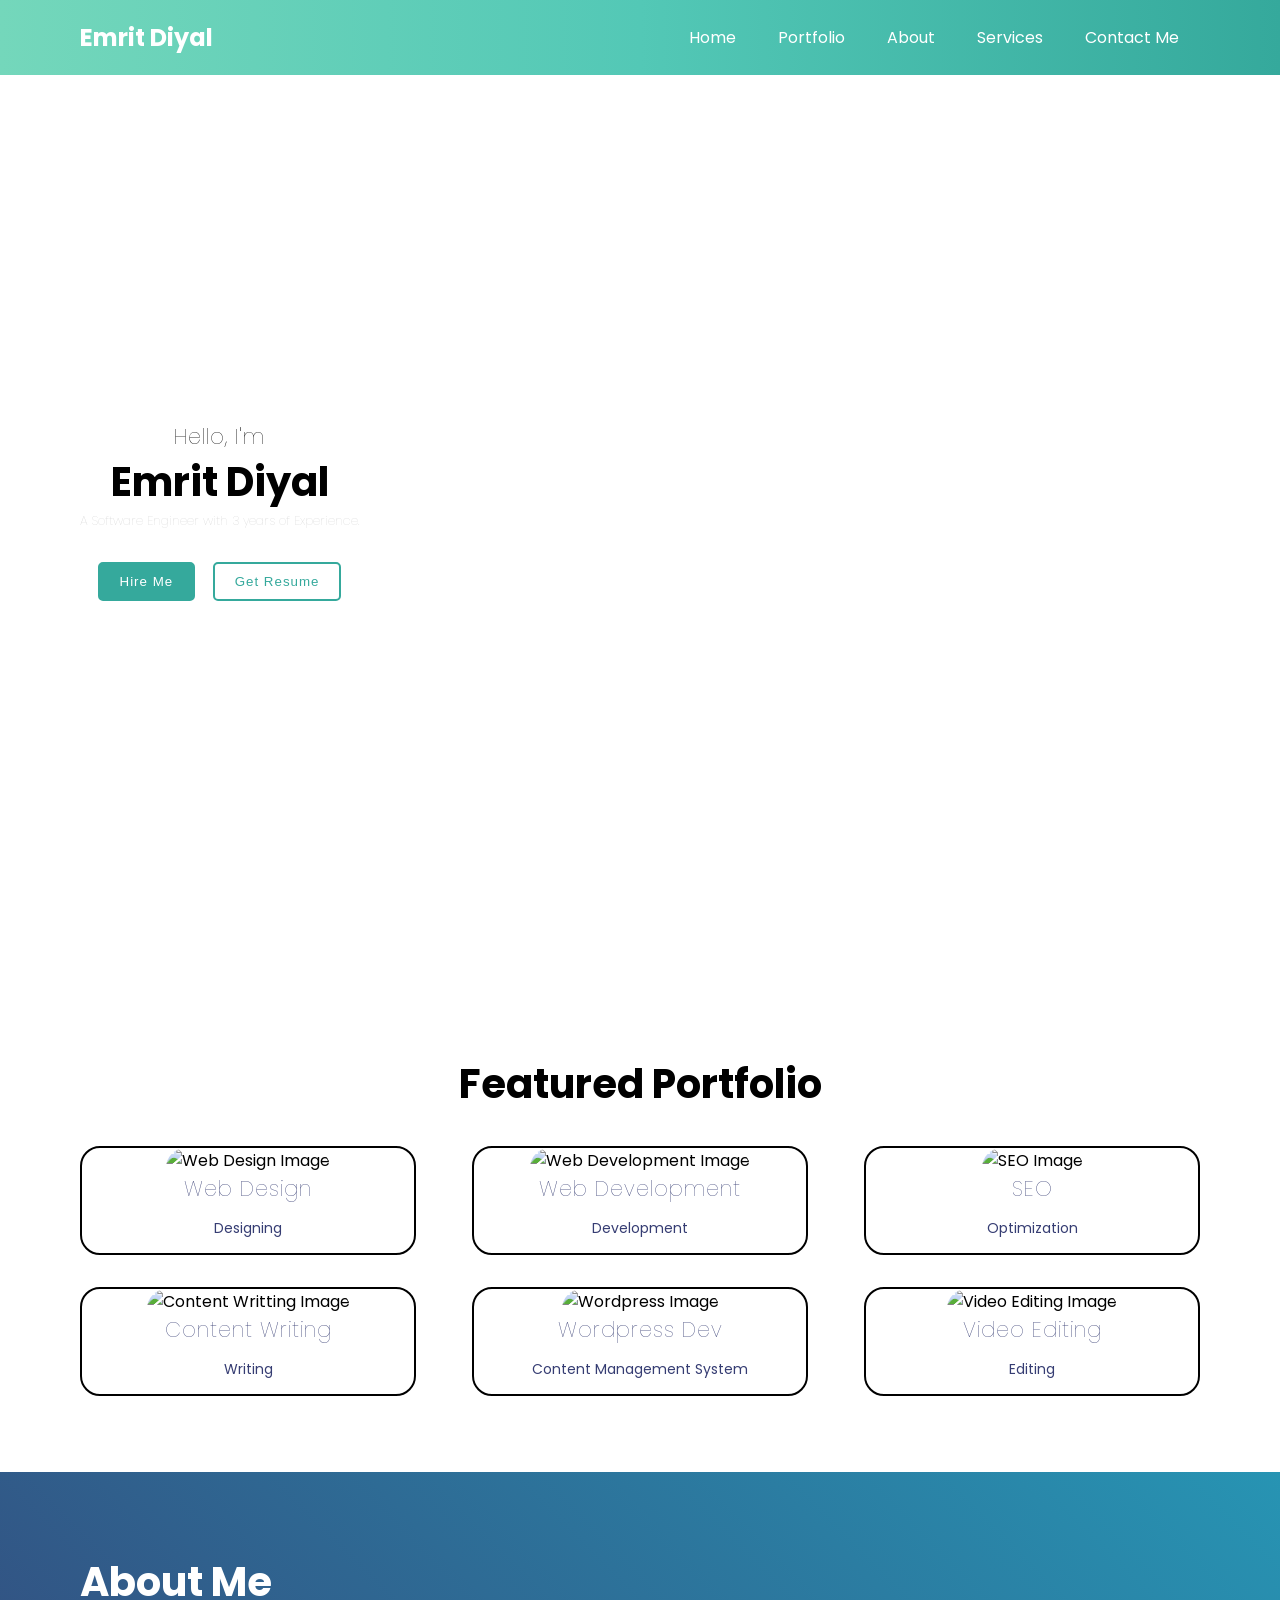
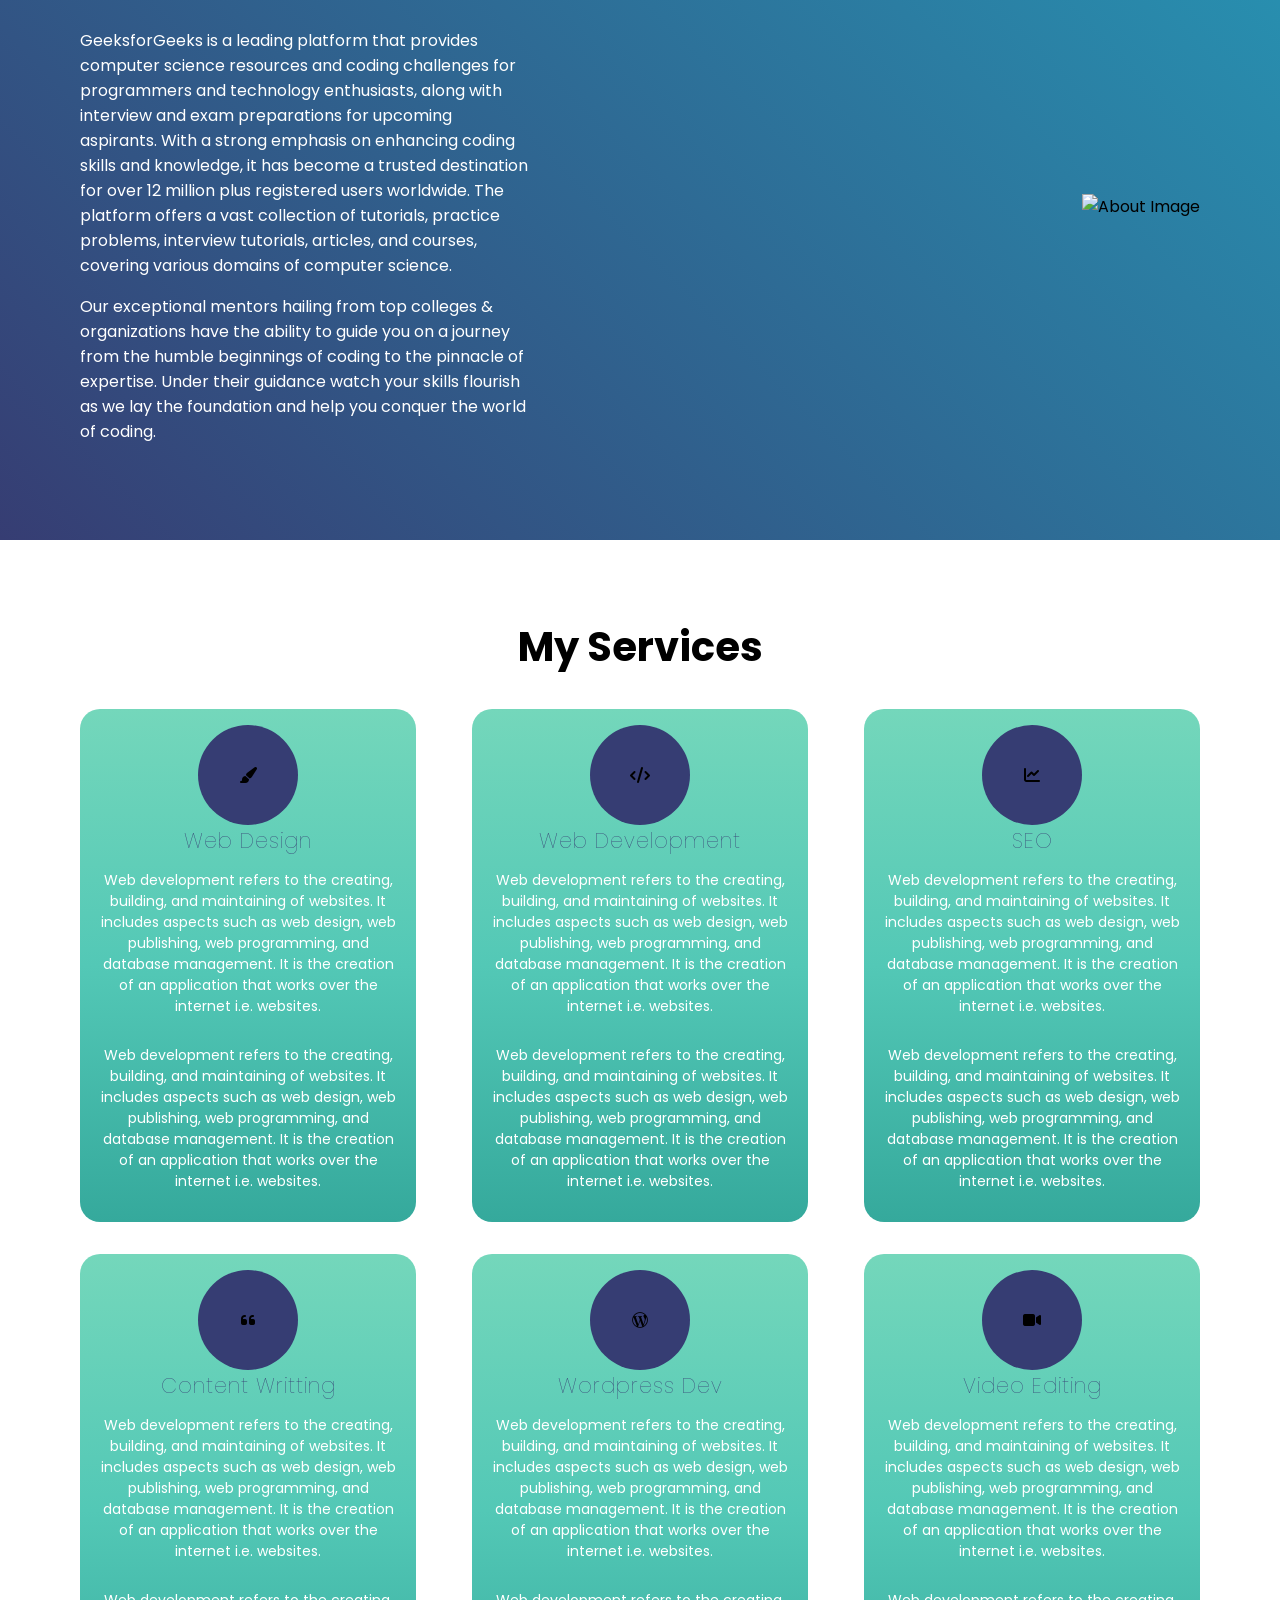
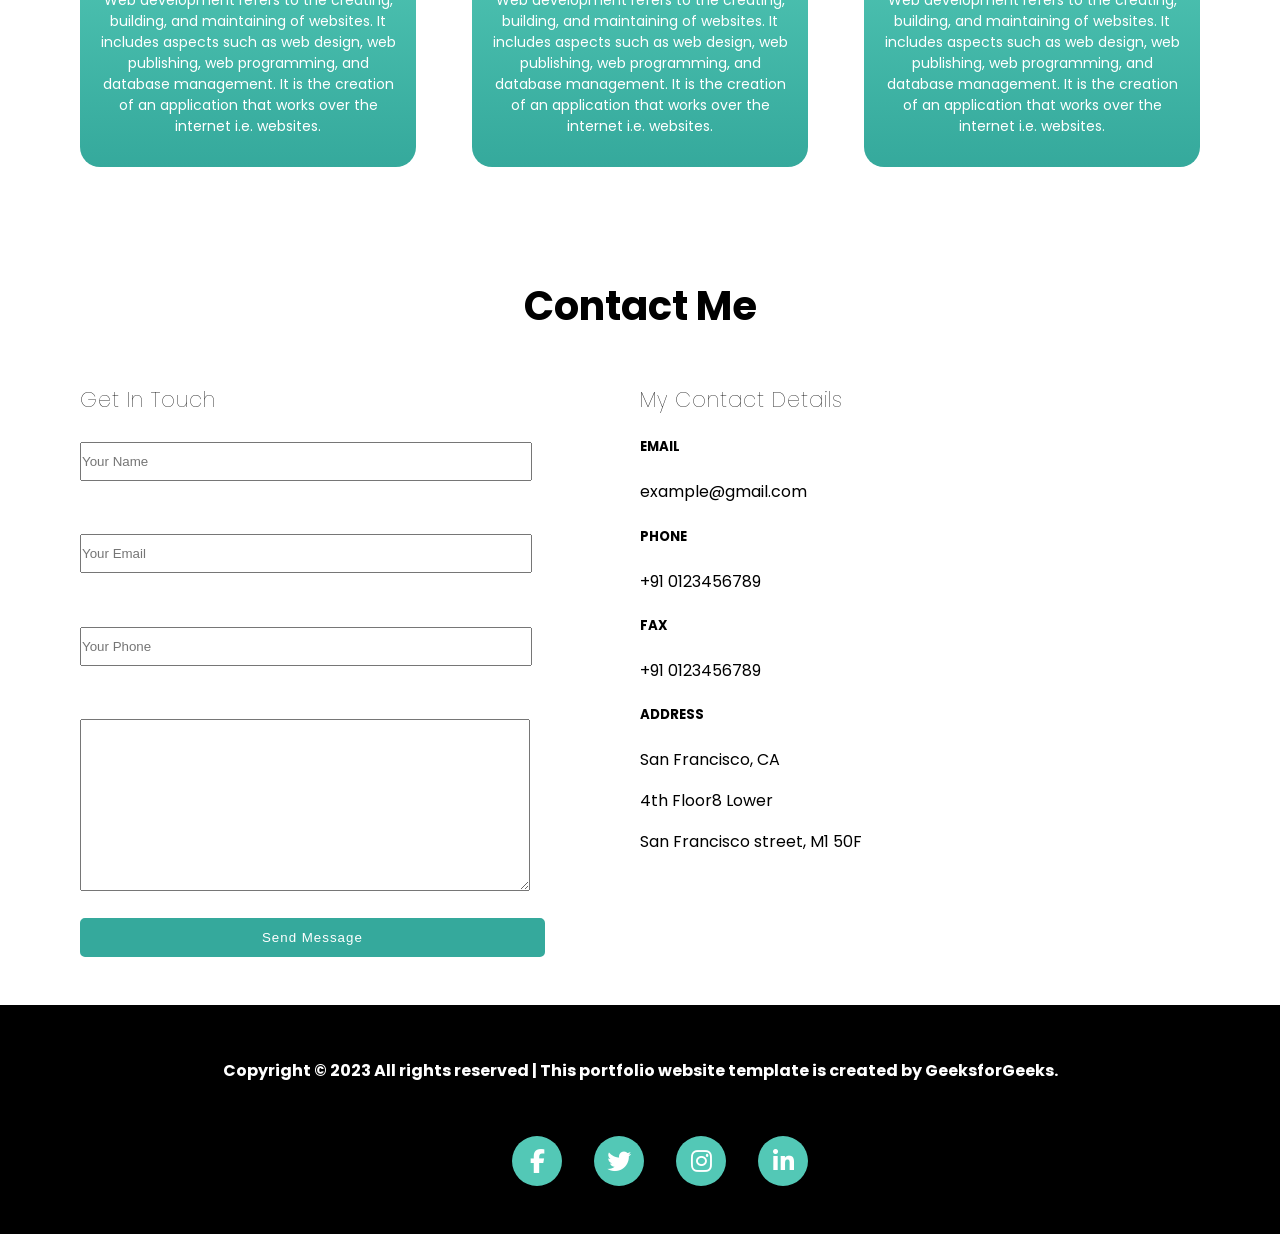
==== index.html @ 61e9d4d7 "Add files via upload" ====
<!DOCTYPE html>
<html lang="en">

<head>
    <meta charset="UTF-8">
    <meta name="viewport" content="width=device-width, initial-scale=1.0">
    <title>My Portfolio</title>
    <link rel="stylesheet" href="https://cdnjs.cloudflare.com/ajax/libs/font-awesome/6.4.2/css/all.min.css"
        integrity="sha512-z3gLpd7yknf1YoNbCzqRKc4qyor8gaKU1qmn+CShxbuBusANI9QpRohGBreCFkKxLhei6S9CQXFEbbKuqLg0DA=="
        crossorigin="anonymous" referrerpolicy="no-referrer" />
    <link rel="stylesheet" href="style.css">
    <link rel="stylesheet" href="responsive.css">
</head>

<body>
    <!-- Navbar header section -->
    <header class="header">
        <nav class="navbar">
            <div class="logo">
                <h2 class="logo-heading">Emrit Diyal</h2>
            </div>
            <div class="hamburger" id="hamburger">
                <i class="fas fa-bars hamburger-icon"></i>
                <i class="fas fa-times cross-icon"></i>
            </div>
            <div class="menu">
                <ul class="menu-list">
                    <li class="menu-list-items">
                        <a class="links" href="#home">
                            Home</a>
                    </li>
                    <li class="menu-list-items">
                        <a class="links" href="#portfolio">
                            Portfolio</a>
                    </li>
                    <li class="menu-list-items">
                        <a class="links" href="#about">
                            About </a>
                    </li>
                    <li class="menu-list-items">
                        <a class="links" href="#services">
                            Services </a>
                    </li>
                    <li class="menu-list-items">
                        <a class="links" href="#contact"> Contact Me
                        </a>
                    </li>
                </ul>
            </div>
        </nav>
    </header>
    <!-- Main hero banner -->
    <section id="home" class="hero">
        <div class="intro">
            <div class="headings">
                <h3 class="greet-heading">Hello, I'm</h3>
                <h1 class="my-heading">Emrit Diyal</h1>
                <h4 class="sub-heading">
                    A Software Engineer with 3 years of Experience.
                </h4>
            </div>
            <div class="intro-buttons">
                <button class="btn common-btn">Hire Me</button>
                <button class="btn ghost-btn">Get Resume</button>
            </div>
        </div>
    </section>
    <!-- Portfolio Section -->
    <section class="portfolio" id="portfolio">
        <div class="portfolio-heading">
            <h1 class="my-heading text-center">Featured Portfolio</h1>
        </div>
        <div class="portfolio-content">
            <div class="my-row">
                <div class="my-col">
                    <div class="my-card port-card">
                        <div class="image">
                            <img src="./Images/designImage2.avif" alt="Web Design Image">
                        </div>
                        <h3 class="greet-heading blue-text">Web Design</h3>
                        <p class="small-para blue-text">Designing</p>
                    </div>
                </div>
                <div class="my-col">
                    <div class="my-card port-card">
                        <div class="image">
                            <img src="./Images/webDevelopment2.avif" alt="Web Development Image">
                        </div>
                        <h3 class="greet-heading blue-text">
                            Web Development
                        </h3>
                        <p class="small-para blue-text">Development</p>
                    </div>
                </div>
                <div class="my-col">
                    <div class="my-card port-card">
                        <div class="image">
                            <img src="./Images/SEOImage2.avif" alt="SEO Image">
                        </div>
                        <h3 class="greet-heading blue-text">SEO</h3>
                        <p class="small-para blue-text">Optimization</p>
                    </div>
                </div>
            </div>
            <div class="my-row">
                <div class="my-col">
                    <div class="my-card port-card">
                        <div class="image">
                            <img src="./Images/contentImage2.avif" alt="Content Writting Image">
                        </div>
                        <h3 class="greet-heading blue-text">
                            Content Writing
                        </h3>
                        <p class="small-para blue-text">Writing</p>
                    </div>
                </div>
                <div class="my-col">
                    <div class="my-card port-card">
                        <div class="image">
                            <img src="./Images/wordpressImage2.avif" alt="Wordpress Image">
                        </div>
                        <h3 class="greet-heading blue-text">
                            Wordpress Dev
                        </h3>
                        <p class="small-para blue-text">
                            Content Management System
                        </p>
                    </div>
                </div>
                <div class="my-col">
                    <div class="my-card port-card">
                        <div class="image">
                            <img src="./Images/videoEditing2.avif" alt="Video Editing Image">
                        </div>
                        <h3 class="greet-heading blue-text">
                            Video Editing
                        </h3>
                        <p class="small-para blue-text">Editing</p>
                    </div>
                </div>
            </div>
        </div>
    </section>
    <!-- About Section -->
    <section id="about" class="about">
        <div class="about-text">
            <h1 class="my-heading">About Me</h1>
            <p class="lead-para">
                GeeksforGeeks is a leading platform
                that provides computer science
                resources and coding challenges for
                programmers and technology
                enthusiasts, along with interview
                and exam preparations for upcoming
                aspirants. With a strong emphasis on
                enhancing coding skills and knowledge,
                it has become a trusted destination
                for over 12 million plus registered
                users worldwide. The platform offers
                a vast collection of tutorials, practice
                problems, interview tutorials, articles,
                and courses, covering various domains
                of computer science.
            </p>
            <p>
                Our exceptional mentors hailing from top
                colleges & organizations have the
                ability to guide you on a journey from
                the humble beginnings of coding to
                the pinnacle of expertise. Under their
                guidance watch your skills flourish
                as we lay the foundation and help you
                conquer the world of coding.
            </p>
        </div>
        <div class="about-image">
            <img src="./Images/heroImg2.avif" alt="About Image">
        </div>
    </section>
    <!-- Services Section -->
    <section class="services" id="services">
        <div class="services-heading">
            <h1 class="my-heading text-center">My Services</h1>
        </div>
        <div class="services-content">
            <div class="my-row">
                <div class="my-col">
                    <div class="my-card">
                        <div class="icon">
                            <i class="fas fa-paint-brush"></i>
                        </div>
                        <h3 class="greet-heading blue-text">Web Design</h3>
                        <p class="small-para">
                            Web development refers to the creating,
                            building, and maintaining
                            of websites. It includes aspects such as
                            web design, web publishing,
                            web programming, and database management.
                            It is the creation of an
                            application that works over the internet
                            i.e. websites.
                        </p>
                        <p class="small-para">
                            Web development refers to the creating,
                            building, and maintaining
                            of websites. It includes aspects such as
                            web design, web publishing,
                            web programming, and database management.
                            It is the creation of an
                            application that works over the internet
                            i.e. websites.
                        </p>
                    </div>
                </div>
                <div class="my-col">
                    <div class="my-card">
                        <div class="icon">
                            <i class="fa-solid fa-code"></i>
                        </div>
                        <h3 class="greet-heading blue-text">
                            Web Development
                        </h3>
                        <p class="small-para">
                            Web development refers to the creating,
                            building, and maintaining
                            of websites. It includes aspects such as
                            web design, web publishing,
                            web programming, and database management.
                            It is the creation of an
                            application that works over the internet
                            i.e. websites.
                        </p>
                        <p class="small-para">
                            Web development refers to the creating,
                            building, and maintaining
                            of websites. It includes aspects such as
                            web design, web publishing,
                            web programming, and database management.
                            It is the creation of an
                            application that works over the internet
                            i.e. websites.
                        </p>
                    </div>
                </div>
                <div class="my-col">
                    <div class="my-card">
                        <div class="icon">
                            <i class="fas fa-chart-line"></i>
                        </div>
                        <h3 class="greet-heading blue-text">SEO</h3>
                        <p class="small-para">
                            Web development refers to the creating,
                            building, and maintaining
                            of websites. It includes aspects such as
                            web design, web publishing,
                            web programming, and database management.
                            It is the creation of an
                            application that works over the internet
                            i.e. websites.
                        </p>
                        <p class="small-para">
                            Web development refers to the creating,
                            building, and maintaining
                            of websites. It includes aspects such as
                            web design, web publishing,
                            web programming, and database management.
                            It is the creation of an
                            application that works over the internet
                            i.e. websites.
                        </p>
                    </div>
                </div>
            </div>
            <div class="my-row">
                <div class="my-col">
                    <div class="my-card">
                        <div class="icon">
                            <i class="fas fa-quote-left"></i>
                        </div>
                        <h3 class="greet-heading blue-text">
                            Content Writting
                        </h3>
                        <p class="small-para">
                            Web development refers to the creating,
                            building, and maintaining of websites.
                            It includes aspects such as web design,
                            web publishing, web programming, and
                            database management. It is the creation
                            of an application that works over the
                            internet i.e. websites.
                        </p>
                        <p class="small-para">
                            Web development refers to the creating,
                            building, and maintaining of websites.
                            It includes aspects such as web design,
                            web publishing, web programming, and
                            database management. It is the creation of an
                            application that works over the internet i.e.
                            websites.
                        </p>
                    </div>
                </div>
                <div class="my-col">
                    <div class="my-card">
                        <div class="icon">
                            <i class="fab fa-wordpress-simple"></i>
                        </div>
                        <h3 class="greet-heading blue-text">
                            Wordpress Dev
                        </h3>
                        <p class="small-para">
                            Web development refers to the creating,
                            building, and maintaining of websites.
                            It includes aspects such as web design,
                            web publishing, web programming, and
                            database management. It is the creation
                            of an application that works over the
                            internet i.e. websites.
                        </p>
                        <p class="small-para">
                            Web development refers to the creating,
                            building, and maintaining
                            of websites. It includes aspects such as
                            web design, web publishing,
                            web programming, and database management.
                            It is the creation of an
                            application that works over the internet
                            i.e. websites.
                        </p>
                    </div>
                </div>
                <div class="my-col">
                    <div class="my-card">
                        <div class="icon">
                            <i class="fas fa-video"></i>
                        </div>
                        <h3 class="greet-heading blue-text">
                            Video Editing
                        </h3>
                        <p class="small-para">
                            Web development refers to the creating,
                            building, and maintaining
                            of websites. It includes aspects such as
                            web design, web publishing,
                            web programming, and database management.
                            It is the creation of an
                            application that works over the internet
                            i.e. websites.
                        </p>
                        <p class="small-para">
                            Web development refers to the creating,
                            building, and maintaining
                            of websites. It includes aspects such as
                            web design, web publishing,
                            web programming, and database management.
                            It is the creation of an
                            application that works over the internet
                            i.e. websites.
                        </p>
                    </div>
                </div>
            </div>
        </div>
    </section>

    <!-- Contact me section -->
    <section class="contact" id="contact">
        <div class="contact-heading">
            <h1 class="my-heading text-center">Contact Me</h1>
        </div>
        <div class="contact-content">
            <div class="contact-form-container">
                <h1 class="greet-heading">Get In Touch</h1>
                <form class="contact-form">
                    <input class="form-controls" type="text" placeholder="Your Name">
                    <input class="form-controls" type="text" placeholder="Your Email">
                    <input class="form-controls" type="text" placeholder="Your Phone">
                    <textarea class="form-controls" placeholder="Write your message" name="message" id="" cols="30"
                        rows="10">
                      </textarea>
                    <input class="form-btn btn common-btn" type="submit" value="Send Message">
                </form>
            </div>
            <div class="contact-details">
                <h1 class="greet-heading">My Contact Details</h1>
                <div class="details">
                    <h5 class="contact-heading">EMAIL</h5>
                    <p class="contact-text">example@gmail.com</p>
                </div>
                <div class="details">
                    <h5 class="contact-heading">PHONE</h5>
                    <p class="contact-text">+91 0123456789</p>
                </div>
                <div class="details">
                    <h5 class="contact-heading">FAX</h5>
                    <p class="contact-text">+91 0123456789</p>
                </div>
                <div class="details">
                    <h5 class="contact-heading">ADDRESS</h5>
                    <p class="contact-text">San Francisco, CA</p>
                    <p>4th Floor8 Lower</p>
                    <p>San Francisco street, M1 50F</p>
                </div>
            </div>
        </div>
    </section>
    <!-- Footer section -->
    <footer class="footer">
        <div class="footer-content text-center">
            <h4>
                Copyright © 2023 All rights reserved |
                This portfolio website template is created
                by GeeksforGeeks.
            </h4>
            <div class="social-links">
                <div class="footer-menu">
                    <ul class="footer-menu-list">
                        <li class="footer-list-items">
                            <a class="footer-links" href="#">
                                <i class="fab fa-facebook-f"></i>
                            </a>
                        </li>
                        <li class="footer-list-items">
                            <a class="footer-links" href="#">
                                <i class="fab fa-twitter"></i>
                            </a>
                        </li>
                        <li class="footer-list-items">
                            <a class="footer-links" href="#">
                                <i class="fab fa-instagram"></i>
                            </a>
                        </li>
                        <li class="footer-list-items">
                            <a class="footer-links" href="#">
                                <i class="fab fa-linkedin-in"></i>
                            </a>
                        </li>
                    </ul>
                </div>
            </div>
        </div>
    </footer>

    <script src="https://cdnjs.cloudflare.com/ajax/libs/font-awesome/6.4.2/js/all.min.js"
        integrity="sha512-uKQ39gEGiyUJl4AI6L+ekBdGKpGw4xJ55+xyJG7YFlJokPNYegn9KwQ3P8A7aFQAUtUsAQHep+d/lrGqrbPIDQ=="
        crossorigin="anonymous" referrerpolicy="no-referrer">
        </script>
    <script src="script.js"></script>
</body>

</html>
---- style.css ----
/* Styles defined for the desktop or the bigger screen devices*/
@import url('https://fonts.googleapis.com/css2?family=Poppins&display=swap');
body {
    margin: 0;
    padding: 0;
    box-sizing: border-box;
    font-family: 'Poppins', sans-serif;
}
/* Header Navbar Styles */
.navbar {
    display: flex;
    align-items: center;
    justify-content: space-between;
    position: fixed;
    top: 0;
    width: 100%;
    background-image: linear-gradient(90deg, #74D7BB, #53C8B6, #35A99C);
    background-color: transparent;
}
.logo {
    padding: 0 5rem;
}
.logo .logo-heading {
    color: #fff;
}

.menu {
    padding: 0 5rem;
}

.hamburger {
    display: none;
    color: #fff;
    font-size: 25px;
}
.cross-icon {
    display: none;
}
.menu .menu-list {
    display: flex;
    list-style: none;
}
.menu-list .menu-list-items {
    padding: 0.5rem 1rem;
}

@media screen and (min-width: 856px) and (max-width: 1024px) {
    .menu-list .menu-list-items {
        padding: 0.5rem 0.3rem;
    }
}
/* Main Hero Section Styles */
.hero {
    background-image: url('./Images/heroImg3.avif');
    background-repeat: no-repeat;
    background-size: 100% 100%;
    width: 100%;
    height: 100vh;
    display: flex;
    align-items: center;
    justify-content: start;
    margin: 4.8rem 0;
}
.hero .intro {
    text-align: center;
    margin: 0 5rem;
}
.hero .intro-buttons {
    margin: 2rem 0;
    display: flex;
    align-items: center;
    justify-content: space-evenly;
}
/* About section styles */
.about {
    display: flex;
    align-items: center;
    background-image: linear-gradient(45deg, #363D73, #2794B3);
    justify-content: space-between;
    width: 100%;
}
.about .about-text {
    width: 450px;
    color: #fff;
    padding: 5rem 1rem 5rem 5rem;
}
.about .about-image img {
    height: 400px;
    width: 450px;
    padding: 5rem 5rem 5rem 1rem;
}
/* Portfolio section styles */
.portfolio {
    margin: 4.8rem 0;
    padding: 0 5rem;
}
.port-card {
    padding: 0 !important;
    background: none !important;
    border: 2px solid #000;
}

.port-card .image {
    width: 100%;
}
.port-card .image img {
    height: 200px;
    width: 100%;
    border-top-right-radius: 20px;
    border-top-left-radius: 20px;
}
/* Services section styles */
.services {
    display: flex;
    align-items: center;
    justify-content: center;
    flex-direction: column;
    margin: 4.8rem 0;
    padding: 0 5rem;
}
.my-row {
    display: flex;
    align-items: center;
    justify-content: space-between;
    margin: 2rem 0;
}
.my-row .my-col {
    text-align: center;
    width: 30%;
}
.my-card {
    text-align: center;
    display: flex;
    flex-direction: column;
    align-items: center;
    justify-content: center;
    border-radius: 20px;
    background-image: linear-gradient(#74D7BB, #53C8B6, #35A99C);
    padding: 1rem;
}
.icon {
    height: 100px;
    width: 100px;
    border-radius: 50%;
    background-color: #363D73;
    display: flex;
    align-items: center;
    justify-content: center;
}
.icon svg {
    font-size: 30px;
    color: #fff;
}
/* Contact section styles */
.contact {
    padding: 0 5rem;
}
.contact-content {
    display: flex;
    margin: 3rem 0;
    justify-content: space-between;
}
.contact-form-container {
    width: 50%;
}
.contact-form {
    display: flex;
    flex-direction: column;
}
.contact-form .form-controls {
    width: 80%;
    padding: 10px 0;
    margin: 1.67rem 0;
}
.contact-form .form-btn {
    width: 83%;
}
.contact-details {
    width: 50%;
}
/* Footer Styles */
.footer {
    background-color: #000;
    color: #fff;
    padding: 2rem;
}
.footer-list-items {
    display: flex;
    align-items: center;
    justify-content: center;
    height: 50px;
    width: 50px;
    margin: 1rem 1rem 0 1rem;
    border-radius: 50%;
    background-color: #53C8B6;
}
.footer-links {
    font-size: 24px;
    color: #fff;
    text-decoration: none;
}
.social-links {
    display: flex;
    align-items: center;
    justify-content: center;
}
.footer-menu {
    padding: 0 5rem;
}
.footer-menu .footer-menu-list {
    display: flex;
    list-style: none;
}
/* utility classes */
.greet-heading {
    font-size: 1.3rem;
    font-weight: lighter;
    margin: 0;
    letter-spacing: 1px;
}
.my-heading {
    font-size: 2.5rem;
    margin: 0;
}
.sub-heading {
    margin: 0;
    font-size: 0.8rem;
    color: #ccc;
    font-weight: lighter;
}
.links:hover {
    border-bottom: 2px solid #fff;
}

.links {
    border-bottom: 2px solid transparent;
    transition: all 0.25s;
    padding: 5px;
    text-decoration: none;
    color: #fff;
}
.btn {
    padding: 10px 20px;
    border-radius: 5px;
    cursor: pointer;
    letter-spacing: 1px;
    border: none;
}
.common-btn {
    background-color: #35A99C;
    color: #fff;
    border: 2px solid #35A99C;
    transition: all 0.25s;
}
.common-btn:hover {
    background-color: #fff;
    color: #35A99C;
    border: 2px solid #35A99C;
    outline: none;
}
.ghost-btn {
    background-color: #fff;
    color: #35A99C;
    border: 2px solid #35A99C;
    outline: none;
}
.ghost-btn:hover {
    background-color: #35A99C;
    color: #fff;
    transition: all 0.25s;
    border: 2px solid #35A99C;
}
.heading-span {
    font-weight: bolder;
}

.text-center {
    text-align: center;
}
.small-para {
    font-size: 14px;
    color: #fff;
}
.white-text {
    color: #fff;
}
.blue-text {
    color: #363D73;
}
---- responsive.css ----
/* Responsive CSS file styles defined for smaller width devices */
/* CSS for tablet devices */
@media screen and (min-width: 576px) and (max-width: 820px) {
    .logo {
        padding: 0 3rem;
    }
    .hamburger {
        display: block;
        padding: 0 3rem;
    }
    .menu {
        position: absolute;
        right: 0;
        padding: 0 3rem;
        top: 75px;
        background-image: linear-gradient(180deg, #74D7BB, #53C8B6, #35A99C);
        display: none;
        transition: all 0.25s;
    }
    .menu .menu-list {
        flex-direction: column;
    }
    .portfolio {
        padding: 0;
    }

    .about {
        flex-direction: column;
    }
    .about .about-text {
        padding: 2rem;
    }
    .about .about-image img {
        padding: 2rem;
    }
    .services {
        padding: 0;
    }
    .my-row {
        gap: 10px;
    }

    .my-row .my-col {
        text-align: center;
        width: 35%;
    }
}
/* CSS for mobile devices */
@media screen and (min-width: 280px) and (max-width: 576px) {
    .hero {
        justify-content: center;
        color: #fff;
        background-image: radial-gradient(circle, rgb(15 14 14 / 30%), rgb(102 96 96 / 40%), rgb(163 160 160 / 16%)), url('./Images/heroImg3.avif')
    }
    .sub-heading {
        color: #fff9f9cc;
    }
    .hero .intro-buttons {
        gap: 20px;
    }
    .btn {
        padding: 10px 30px;
    }
    .logo {
        padding: 0 2rem;
    }
    .menu {
        position: absolute;
        right: 0;
        padding: 0 2rem;
        top: 75px;
        background-image: linear-gradient(180deg, #35A99C, #53C8B6, #74D7BB);
        display: none;
        transition: all 0.25s;
    }
    .menu .menu-list {
        flex-direction: column;
    }
    .hamburger {
        display: block;
        padding: 0 2rem;
    }
    .portfolio {
        padding: 0;
    }
    .about {
        flex-direction: column;
    }
    .about.about-text {
        width: 90%;
        padding: 1rem;
    }
    .about .about-image img {
        width: 90%;
        padding: 1rem;
    }
    .services {
        padding: 0;
    }
    .my-row {
        display: flex;
        align-items: center;
        justify-content: space-between;
        flex-direction: column;
        margin: 2rem 0;
        gap: 1rem;
    }
    .my-row .my-col {
        text-align: center;
        width: 100%;
    }
    .contact {
        padding: 0;
    }
    .contact-content {
        flex-direction: column;
        align-items: center;
        gap: 2rem;
    }
    .contact-form-container {
        width: 80%;
    }
    .contact-form .form-controls {
        width: 100%;
    }
    .contact-form .form-btn {
        width: 100%;
    }
    .contact-details {
        width: 80%;
    }
    .footer-menu {
        padding: 0 2rem;
    }
    .footer-list-items {
        margin: 0;
    }
}
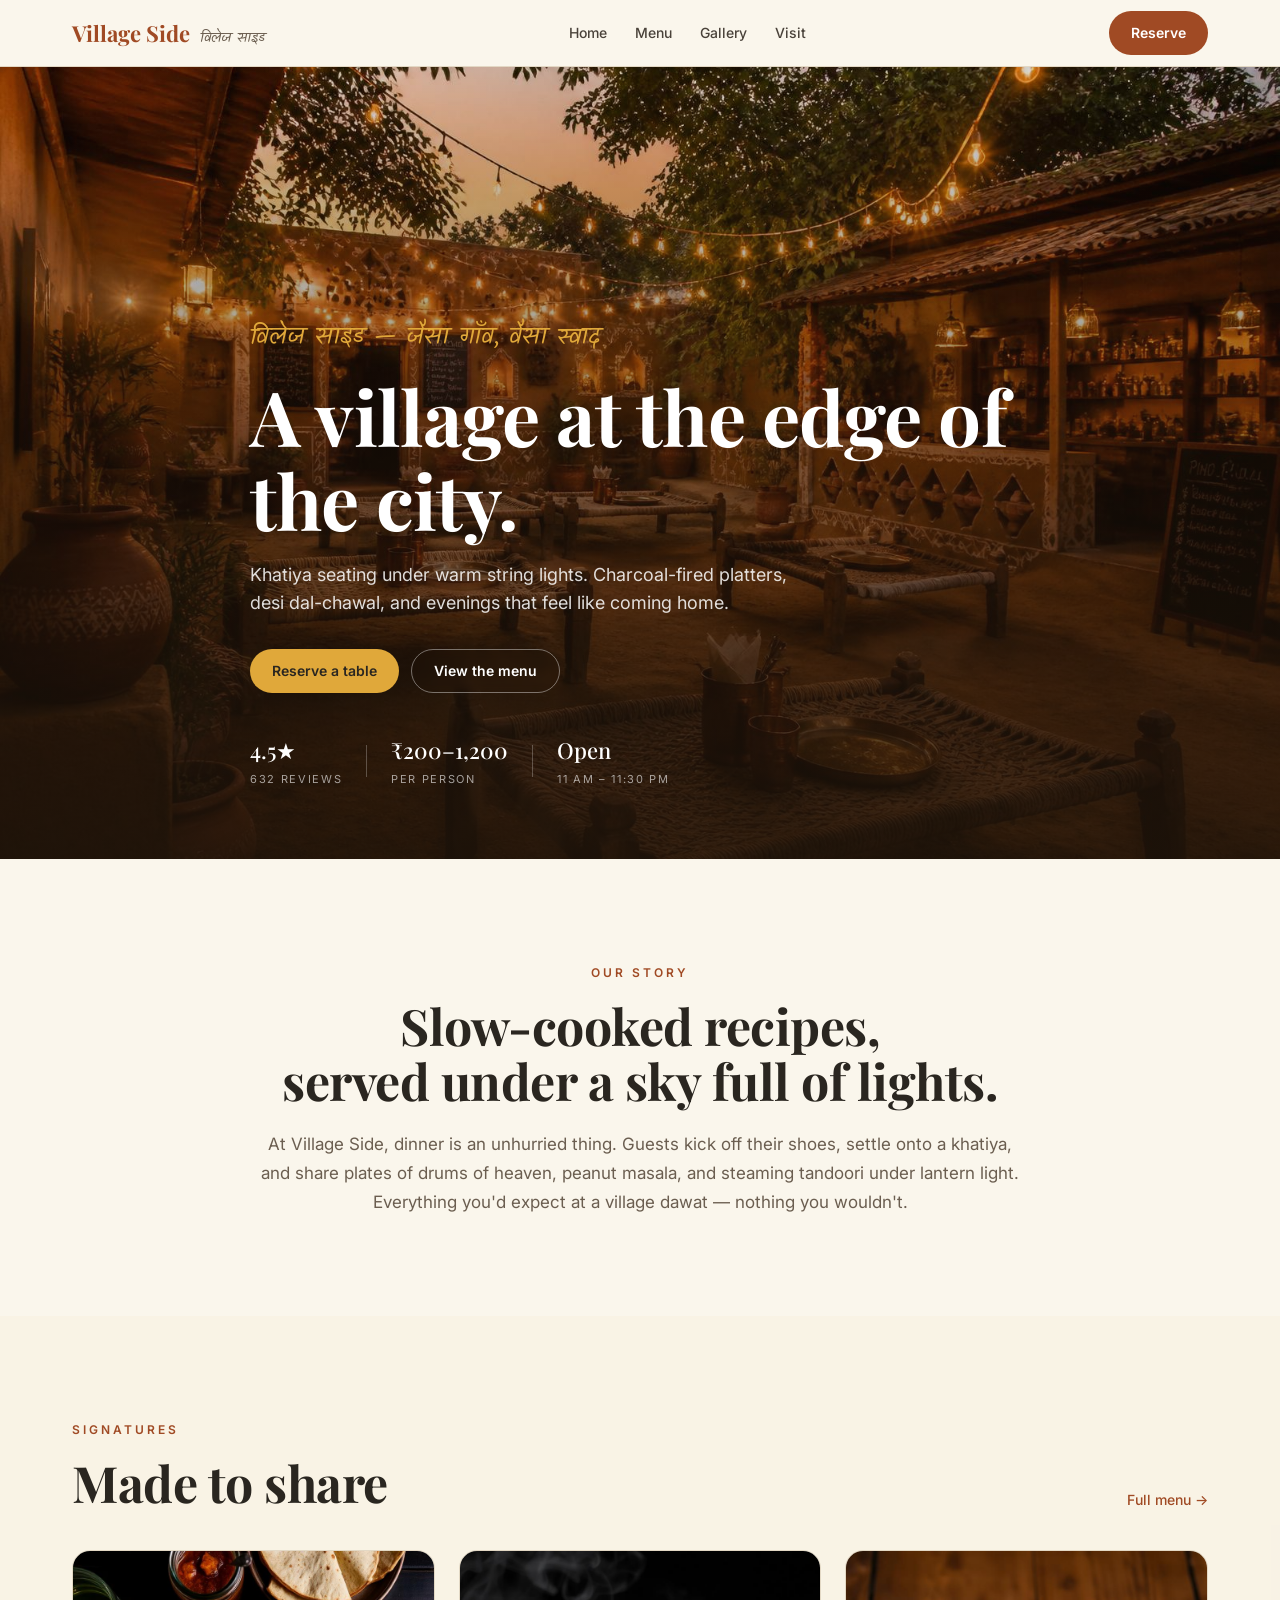
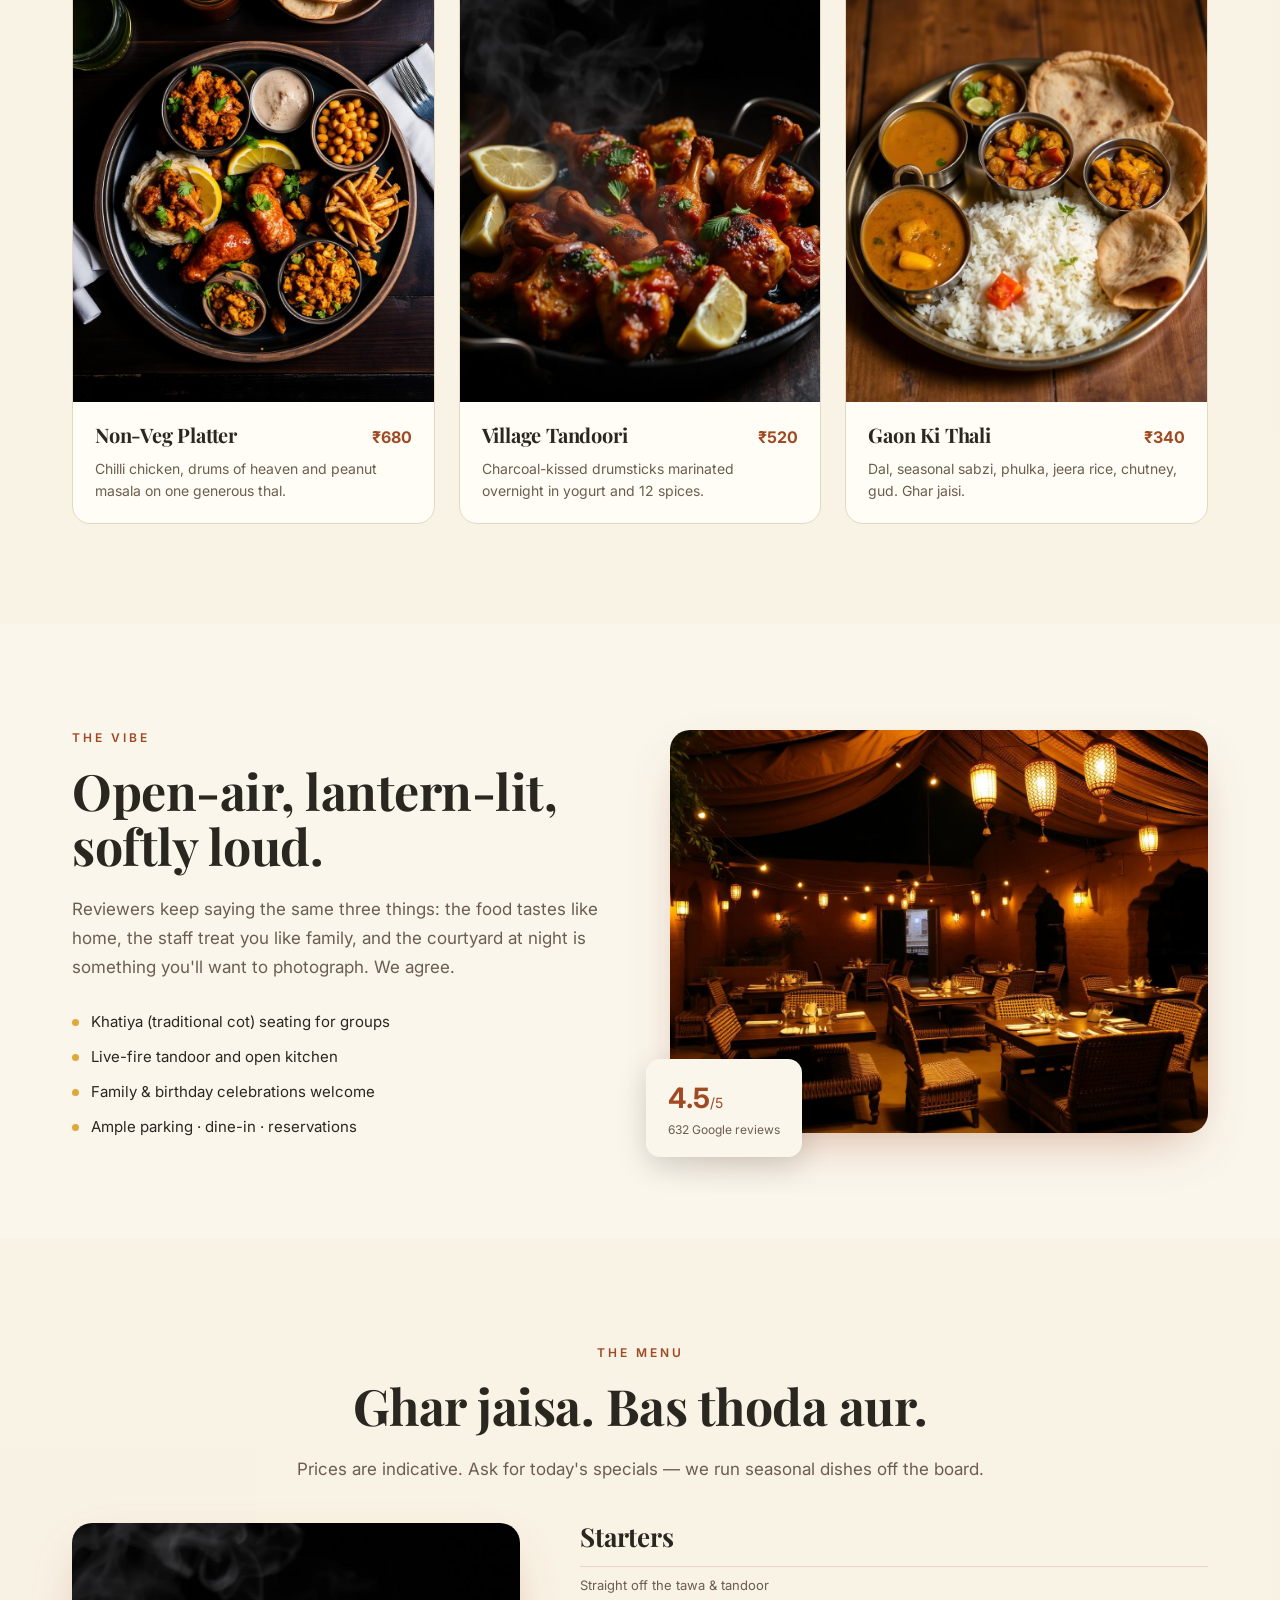
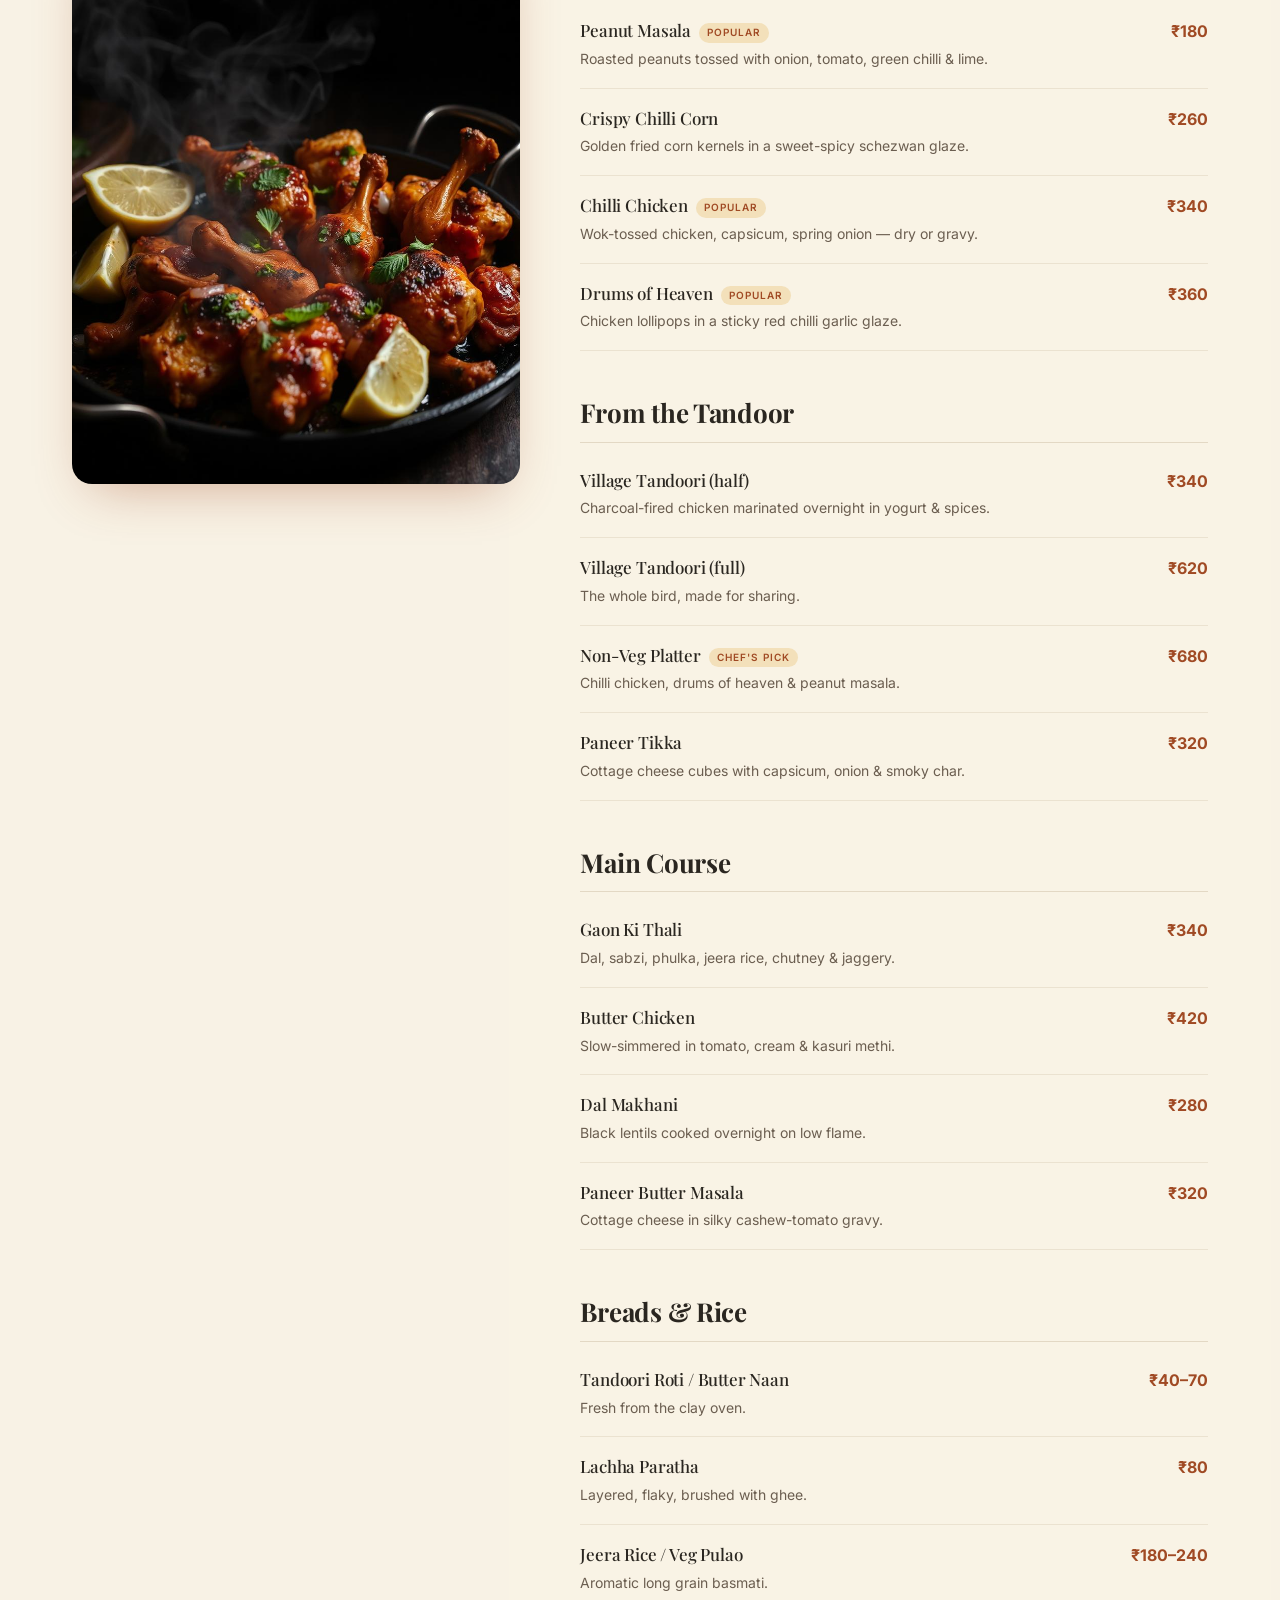
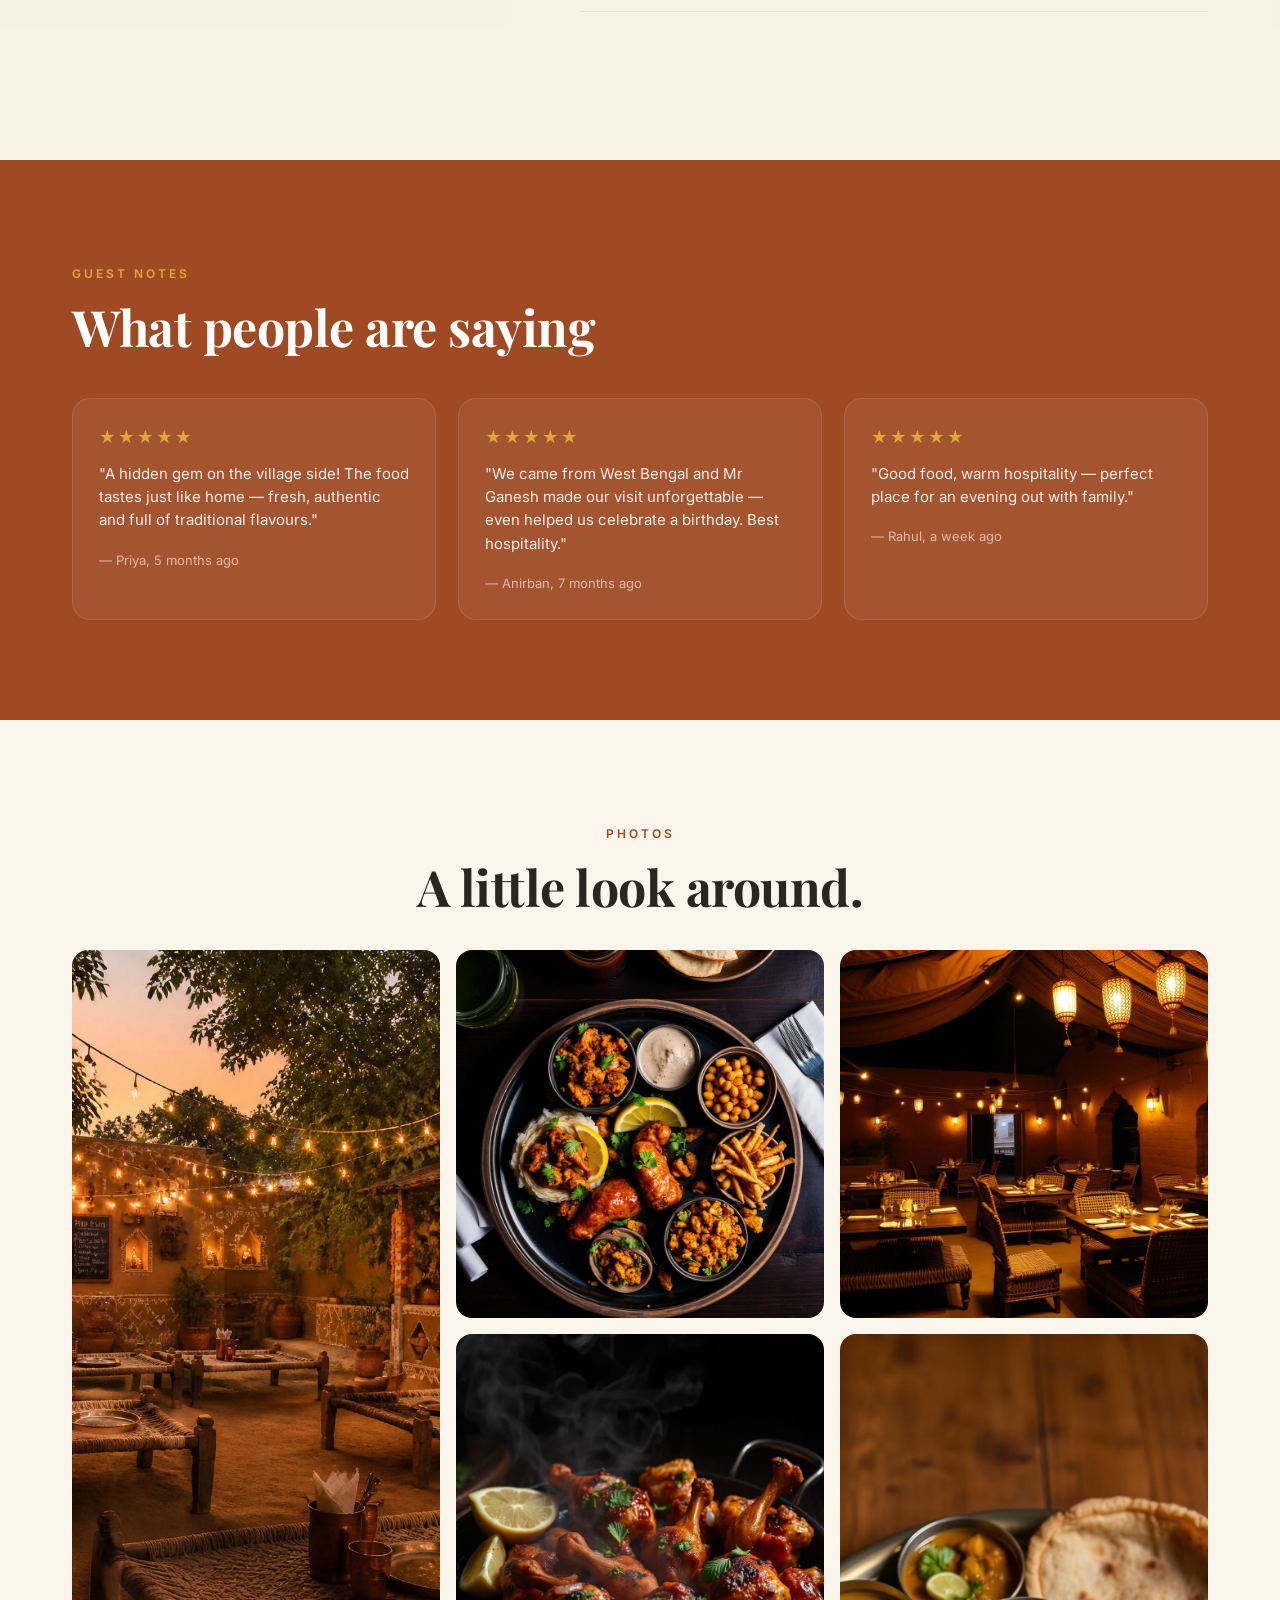
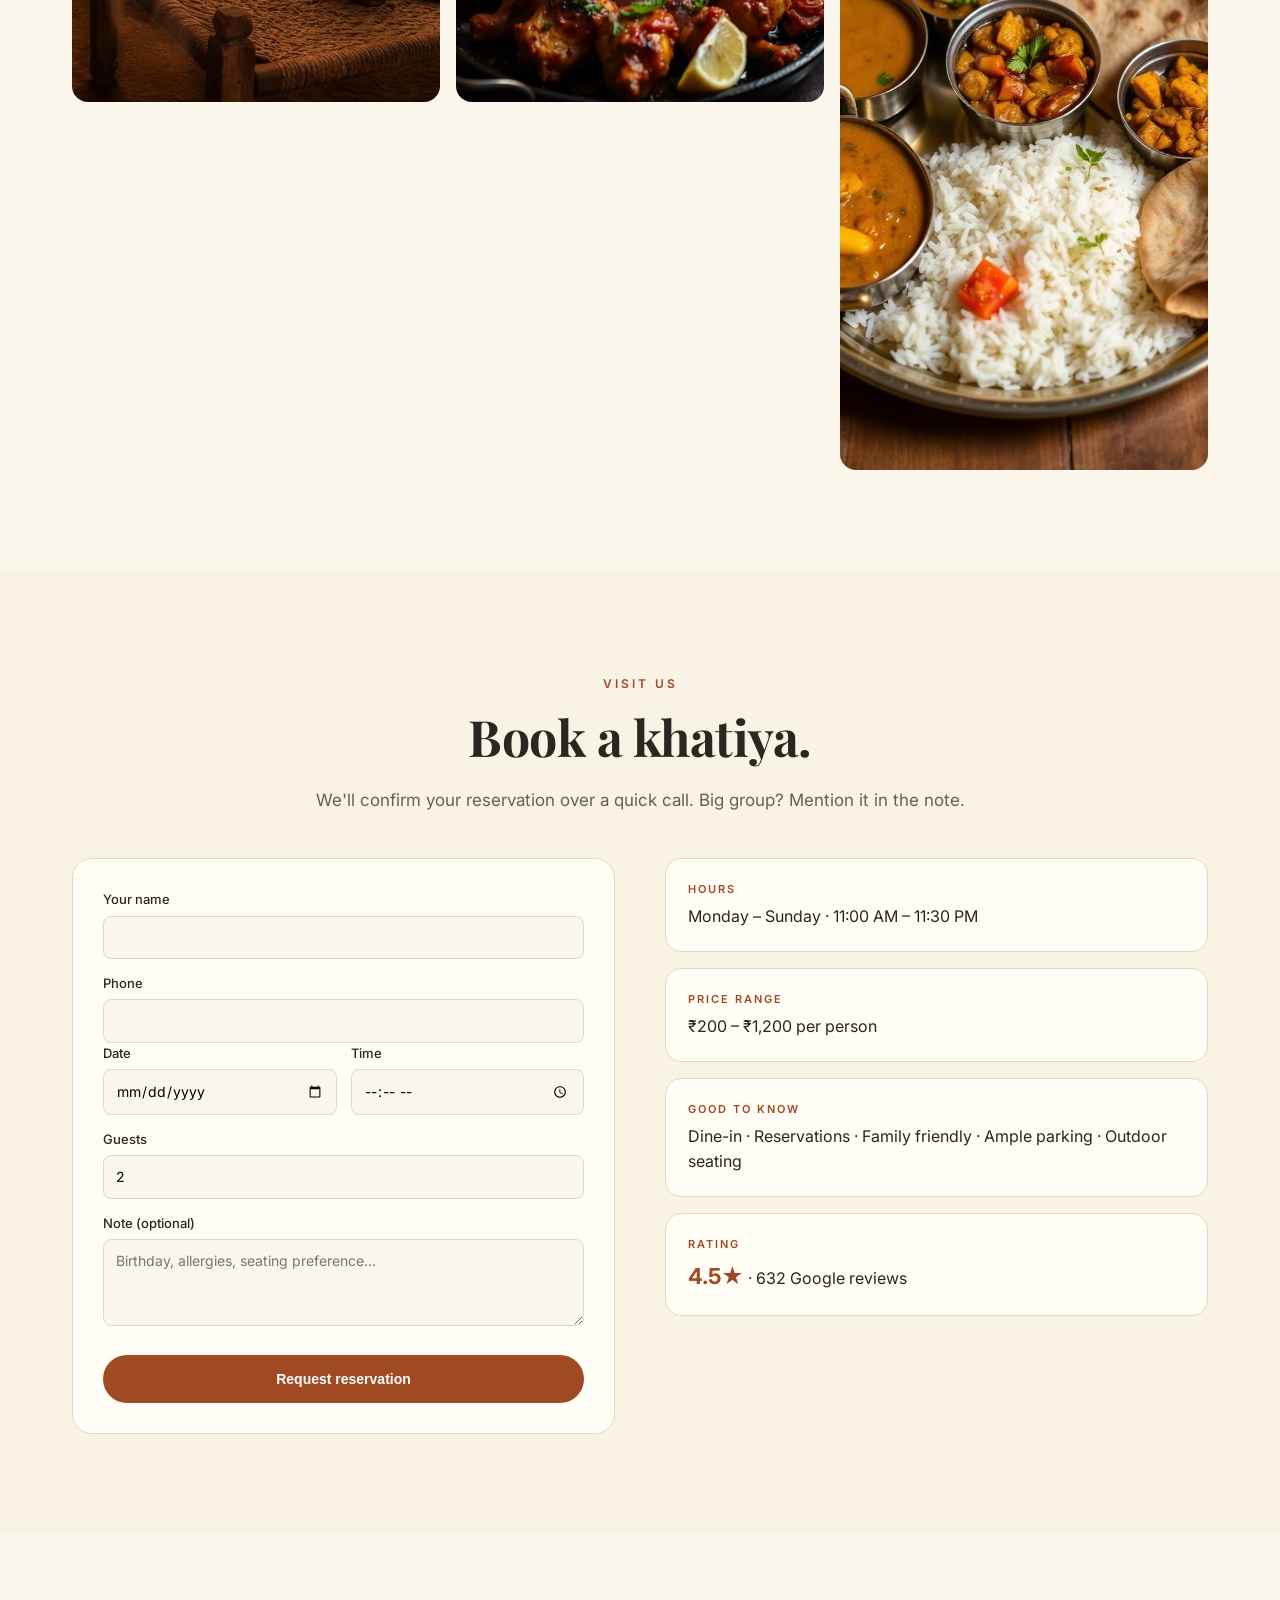
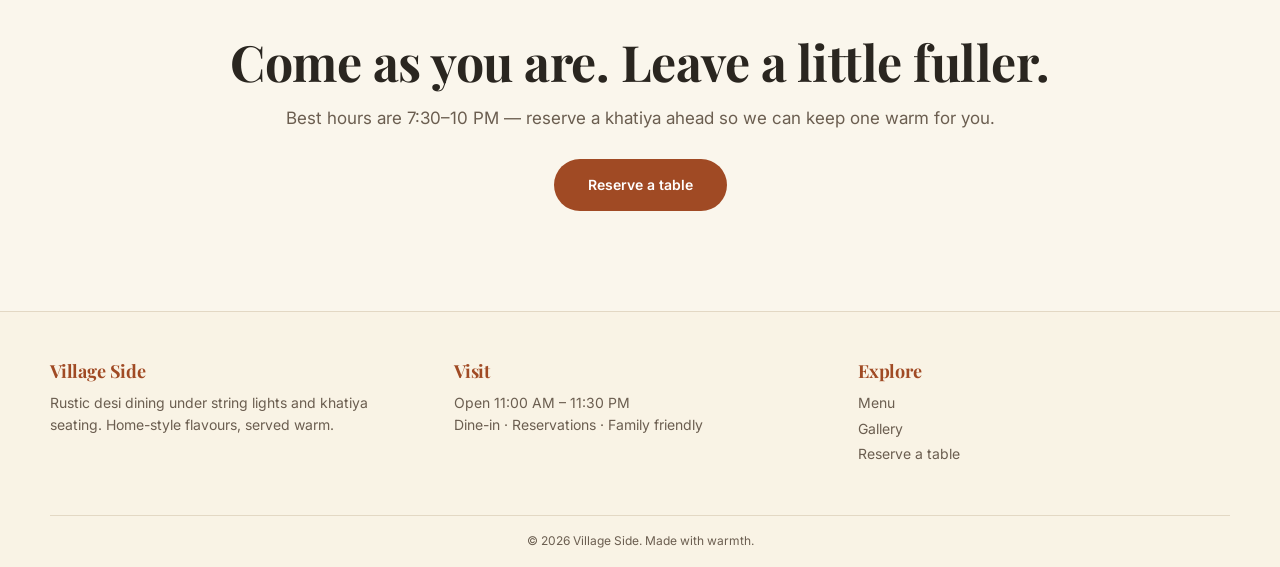
==== commit 23bcf160: "https://villageside.netlify.app/ https://villageside.netlify.app/" ====
--- a/index.html
+++ b/index.html
@@ -1,451 +1,377 @@
-<!DOCTYPE html>
-<html lang="en">
-
-<head>
-    <meta charset="UTF-8">
-    <meta name="viewport" content="width=device-width, initial-scale=1.0">
-    <title>My Portfolio</title>
-    <link rel="stylesheet" href="https://cdnjs.cloudflare.com/ajax/libs/font-awesome/6.4.2/css/all.min.css"
-        integrity="sha512-z3gLpd7yknf1YoNbCzqRKc4qyor8gaKU1qmn+CShxbuBusANI9QpRohGBreCFkKxLhei6S9CQXFEbbKuqLg0DA=="
-        crossorigin="anonymous" referrerpolicy="no-referrer" />
-    <link rel="stylesheet" href="style.css">
-    <link rel="stylesheet" href="responsive.css">
-</head>
-
-<body>
-    <!-- Navbar header section -->
-    <header class="header">
-        <nav class="navbar">
-            <div class="logo">
-                <h2 class="logo-heading">Emrit Diyal</h2>
-            </div>
-            <div class="hamburger" id="hamburger">
-                <i class="fas fa-bars hamburger-icon"></i>
-                <i class="fas fa-times cross-icon"></i>
-            </div>
-            <div class="menu">
-                <ul class="menu-list">
-                    <li class="menu-list-items">
-                        <a class="links" href="#home">
-                            Home</a>
-                    </li>
-                    <li class="menu-list-items">
-                        <a class="links" href="#portfolio">
-                            Portfolio</a>
-                    </li>
-                    <li class="menu-list-items">
-                        <a class="links" href="#about">
-                            About </a>
-                    </li>
-                    <li class="menu-list-items">
-                        <a class="links" href="#services">
-                            Services </a>
-                    </li>
-                    <li class="menu-list-items">
-                        <a class="links" href="#contact"> Contact Me
-                        </a>
-                    </li>
-                </ul>
-            </div>
-        </nav>
-    </header>
-    <!-- Main hero banner -->
-    <section id="home" class="hero">
-        <div class="intro">
-            <div class="headings">
-                <h3 class="greet-heading">Hello, I'm</h3>
-                <h1 class="my-heading">Emrit Diyal</h1>
-                <h4 class="sub-heading">
-                    A Software Engineer with 3 years of Experience.
-                </h4>
-            </div>
-            <div class="intro-buttons">
-                <button class="btn common-btn">Hire Me</button>
-                <button class="btn ghost-btn">Get Resume</button>
-            </div>
-        </div>
-    </section>
-    <!-- Portfolio Section -->
-    <section class="portfolio" id="portfolio">
-        <div class="portfolio-heading">
-            <h1 class="my-heading text-center">Featured Portfolio</h1>
-        </div>
-        <div class="portfolio-content">
-            <div class="my-row">
-                <div class="my-col">
-                    <div class="my-card port-card">
-                        <div class="image">
-                            <img src="./Images/designImage2.avif" alt="Web Design Image">
-                        </div>
-                        <h3 class="greet-heading blue-text">Web Design</h3>
-                        <p class="small-para blue-text">Designing</p>
-                    </div>
-                </div>
-                <div class="my-col">
-                    <div class="my-card port-card">
-                        <div class="image">
-                            <img src="./Images/webDevelopment2.avif" alt="Web Development Image">
-                        </div>
-                        <h3 class="greet-heading blue-text">
-                            Web Development
-                        </h3>
-                        <p class="small-para blue-text">Development</p>
-                    </div>
-                </div>
-                <div class="my-col">
-                    <div class="my-card port-card">
-                        <div class="image">
-                            <img src="./Images/SEOImage2.avif" alt="SEO Image">
-                        </div>
-                        <h3 class="greet-heading blue-text">SEO</h3>
-                        <p class="small-para blue-text">Optimization</p>
-                    </div>
-                </div>
-            </div>
-            <div class="my-row">
-                <div class="my-col">
-                    <div class="my-card port-card">
-                        <div class="image">
-                            <img src="./Images/contentImage2.avif" alt="Content Writting Image">
-                        </div>
-                        <h3 class="greet-heading blue-text">
-                            Content Writing
-                        </h3>
-                        <p class="small-para blue-text">Writing</p>
-                    </div>
-                </div>
-                <div class="my-col">
-                    <div class="my-card port-card">
-                        <div class="image">
-                            <img src="./Images/wordpressImage2.avif" alt="Wordpress Image">
-                        </div>
-                        <h3 class="greet-heading blue-text">
-                            Wordpress Dev
-                        </h3>
-                        <p class="small-para blue-text">
-                            Content Management System
-                        </p>
-                    </div>
-                </div>
-                <div class="my-col">
-                    <div class="my-card port-card">
-                        <div class="image">
-                            <img src="./Images/videoEditing2.avif" alt="Video Editing Image">
-                        </div>
-                        <h3 class="greet-heading blue-text">
-                            Video Editing
-                        </h3>
-                        <p class="small-para blue-text">Editing</p>
-                    </div>
-                </div>
-            </div>
-        </div>
-    </section>
-    <!-- About Section -->
-    <section id="about" class="about">
-        <div class="about-text">
-            <h1 class="my-heading">About Me</h1>
-            <p class="lead-para">
-                GeeksforGeeks is a leading platform
-                that provides computer science
-                resources and coding challenges for
-                programmers and technology
-                enthusiasts, along with interview
-                and exam preparations for upcoming
-                aspirants. With a strong emphasis on
-                enhancing coding skills and knowledge,
-                it has become a trusted destination
-                for over 12 million plus registered
-                users worldwide. The platform offers
-                a vast collection of tutorials, practice
-                problems, interview tutorials, articles,
-                and courses, covering various domains
-                of computer science.
-            </p>
-            <p>
-                Our exceptional mentors hailing from top
-                colleges & organizations have the
-                ability to guide you on a journey from
-                the humble beginnings of coding to
-                the pinnacle of expertise. Under their
-                guidance watch your skills flourish
-                as we lay the foundation and help you
-                conquer the world of coding.
-            </p>
-        </div>
-        <div class="about-image">
-            <img src="./Images/heroImg2.avif" alt="About Image">
-        </div>
-    </section>
-    <!-- Services Section -->
-    <section class="services" id="services">
-        <div class="services-heading">
-            <h1 class="my-heading text-center">My Services</h1>
-        </div>
-        <div class="services-content">
-            <div class="my-row">
-                <div class="my-col">
-                    <div class="my-card">
-                        <div class="icon">
-                            <i class="fas fa-paint-brush"></i>
-                        </div>
-                        <h3 class="greet-heading blue-text">Web Design</h3>
-                        <p class="small-para">
-                            Web development refers to the creating,
-                            building, and maintaining
-                            of websites. It includes aspects such as
-                            web design, web publishing,
-                            web programming, and database management.
-                            It is the creation of an
-                            application that works over the internet
-                            i.e. websites.
-                        </p>
-                        <p class="small-para">
-                            Web development refers to the creating,
-                            building, and maintaining
-                            of websites. It includes aspects such as
-                            web design, web publishing,
-                            web programming, and database management.
-                            It is the creation of an
-                            application that works over the internet
-                            i.e. websites.
-                        </p>
-                    </div>
-                </div>
-                <div class="my-col">
-                    <div class="my-card">
-                        <div class="icon">
-                            <i class="fa-solid fa-code"></i>
-                        </div>
-                        <h3 class="greet-heading blue-text">
-                            Web Development
-                        </h3>
-                        <p class="small-para">
-                            Web development refers to the creating,
-                            building, and maintaining
-                            of websites. It includes aspects such as
-                            web design, web publishing,
-                            web programming, and database management.
-                            It is the creation of an
-                            application that works over the internet
-                            i.e. websites.
-                        </p>
-                        <p class="small-para">
-                            Web development refers to the creating,
-                            building, and maintaining
-                            of websites. It includes aspects such as
-                            web design, web publishing,
-                            web programming, and database management.
-                            It is the creation of an
-                            application that works over the internet
-                            i.e. websites.
-                        </p>
-                    </div>
-                </div>
-                <div class="my-col">
-                    <div class="my-card">
-                        <div class="icon">
-                            <i class="fas fa-chart-line"></i>
-                        </div>
-                        <h3 class="greet-heading blue-text">SEO</h3>
-                        <p class="small-para">
-                            Web development refers to the creating,
-                            building, and maintaining
-                            of websites. It includes aspects such as
-                            web design, web publishing,
-                            web programming, and database management.
-                            It is the creation of an
-                            application that works over the internet
-                            i.e. websites.
-                        </p>
-                        <p class="small-para">
-                            Web development refers to the creating,
-                            building, and maintaining
-                            of websites. It includes aspects such as
-                            web design, web publishing,
-                            web programming, and database management.
-                            It is the creation of an
-                            application that works over the internet
-                            i.e. websites.
-                        </p>
-                    </div>
-                </div>
-            </div>
-            <div class="my-row">
-                <div class="my-col">
-                    <div class="my-card">
-                        <div class="icon">
-                            <i class="fas fa-quote-left"></i>
-                        </div>
-                        <h3 class="greet-heading blue-text">
-                            Content Writting
-                        </h3>
-                        <p class="small-para">
-                            Web development refers to the creating,
-                            building, and maintaining of websites.
-                            It includes aspects such as web design,
-                            web publishing, web programming, and
-                            database management. It is the creation
-                            of an application that works over the
-                            internet i.e. websites.
-                        </p>
-                        <p class="small-para">
-                            Web development refers to the creating,
-                            building, and maintaining of websites.
-                            It includes aspects such as web design,
-                            web publishing, web programming, and
-                            database management. It is the creation of an
-                            application that works over the internet i.e.
-                            websites.
-                        </p>
-                    </div>
-                </div>
-                <div class="my-col">
-                    <div class="my-card">
-                        <div class="icon">
-                            <i class="fab fa-wordpress-simple"></i>
-                        </div>
-                        <h3 class="greet-heading blue-text">
-                            Wordpress Dev
-                        </h3>
-                        <p class="small-para">
-                            Web development refers to the creating,
-                            building, and maintaining of websites.
-                            It includes aspects such as web design,
-                            web publishing, web programming, and
-                            database management. It is the creation
-                            of an application that works over the
-                            internet i.e. websites.
-                        </p>
-                        <p class="small-para">
-                            Web development refers to the creating,
-                            building, and maintaining
-                            of websites. It includes aspects such as
-                            web design, web publishing,
-                            web programming, and database management.
-                            It is the creation of an
-                            application that works over the internet
-                            i.e. websites.
-                        </p>
-                    </div>
-                </div>
-                <div class="my-col">
-                    <div class="my-card">
-                        <div class="icon">
-                            <i class="fas fa-video"></i>
-                        </div>
-                        <h3 class="greet-heading blue-text">
-                            Video Editing
-                        </h3>
-                        <p class="small-para">
-                            Web development refers to the creating,
-                            building, and maintaining
-                            of websites. It includes aspects such as
-                            web design, web publishing,
-                            web programming, and database management.
-                            It is the creation of an
-                            application that works over the internet
-                            i.e. websites.
-                        </p>
-                        <p class="small-para">
-                            Web development refers to the creating,
-                            building, and maintaining
-                            of websites. It includes aspects such as
-                            web design, web publishing,
-                            web programming, and database management.
-                            It is the creation of an
-                            application that works over the internet
-                            i.e. websites.
-                        </p>
-                    </div>
-                </div>
-            </div>
-        </div>
-    </section>
-
-    <!-- Contact me section -->
-    <section class="contact" id="contact">
-        <div class="contact-heading">
-            <h1 class="my-heading text-center">Contact Me</h1>
-        </div>
-        <div class="contact-content">
-            <div class="contact-form-container">
-                <h1 class="greet-heading">Get In Touch</h1>
-                <form class="contact-form">
-                    <input class="form-controls" type="text" placeholder="Your Name">
-                    <input class="form-controls" type="text" placeholder="Your Email">
-                    <input class="form-controls" type="text" placeholder="Your Phone">
-                    <textarea class="form-controls" placeholder="Write your message" name="message" id="" cols="30"
-                        rows="10">
-                      </textarea>
-                    <input class="form-btn btn common-btn" type="submit" value="Send Message">
-                </form>
-            </div>
-            <div class="contact-details">
-                <h1 class="greet-heading">My Contact Details</h1>
-                <div class="details">
-                    <h5 class="contact-heading">EMAIL</h5>
-                    <p class="contact-text">example@gmail.com</p>
-                </div>
-                <div class="details">
-                    <h5 class="contact-heading">PHONE</h5>
-                    <p class="contact-text">+91 0123456789</p>
-                </div>
-                <div class="details">
-                    <h5 class="contact-heading">FAX</h5>
-                    <p class="contact-text">+91 0123456789</p>
-                </div>
-                <div class="details">
-                    <h5 class="contact-heading">ADDRESS</h5>
-                    <p class="contact-text">San Francisco, CA</p>
-                    <p>4th Floor8 Lower</p>
-                    <p>San Francisco street, M1 50F</p>
-                </div>
-            </div>
-        </div>
-    </section>
-    <!-- Footer section -->
-    <footer class="footer">
-        <div class="footer-content text-center">
-            <h4>
-                Copyright © 2023 All rights reserved |
-                This portfolio website template is created
-                by GeeksforGeeks.
-            </h4>
-            <div class="social-links">
-                <div class="footer-menu">
-                    <ul class="footer-menu-list">
-                        <li class="footer-list-items">
-                            <a class="footer-links" href="#">
-                                <i class="fab fa-facebook-f"></i>
-                            </a>
-                        </li>
-                        <li class="footer-list-items">
-                            <a class="footer-links" href="#">
-                                <i class="fab fa-twitter"></i>
-                            </a>
-                        </li>
-                        <li class="footer-list-items">
-                            <a class="footer-links" href="#">
-                                <i class="fab fa-instagram"></i>
-                            </a>
-                        </li>
-                        <li class="footer-list-items">
-                            <a class="footer-links" href="#">
-                                <i class="fab fa-linkedin-in"></i>
-                            </a>
-                        </li>
-                    </ul>
-                </div>
-            </div>
-        </div>
-    </footer>
-
-    <script src="https://cdnjs.cloudflare.com/ajax/libs/font-awesome/6.4.2/js/all.min.js"
-        integrity="sha512-uKQ39gEGiyUJl4AI6L+ekBdGKpGw4xJ55+xyJG7YFlJokPNYegn9KwQ3P8A7aFQAUtUsAQHep+d/lrGqrbPIDQ=="
-        crossorigin="anonymous" referrerpolicy="no-referrer">
-        </script>
-    <script src="script.js"></script>
-</body>
-
-</html>+<!doctype html>
+<html lang="en">
+<head>
+<meta charset="utf-8" />
+<meta name="viewport" content="width=device-width,initial-scale=1" />
+<title>Village Side — Rustic Indian Dining & Khatiya Seating</title>
+<meta name="description" content="Village Side serves authentic desi flavours in a rustic khatiya-style setting. Reserve a table for chilli chicken, drums of heaven, tandoori platters and more." />
+<link rel="preconnect" href="https://fonts.googleapis.com">
+<link rel="preconnect" href="https://fonts.gstatic.com" crossorigin>
+<link href="https://fonts.googleapis.com/css2?family=Playfair+Display:wght@500;700&family=Inter:wght@300;400;500;600&family=Kalam:wght@400;700&display=swap" rel="stylesheet">
+<style>
+:root{
+  --cream:#faf6ec; --brick:#a04a24; --brick-dark:#7d3818; --mustard:#e0a83a;
+  --charcoal:#2a2620; --muted:#6b5e50; --border:#e3d8c4; --card:#fffdf5;
+  --shadow:0 20px 50px -20px rgba(160,74,36,.45);
+  --grad-hero:linear-gradient(180deg,rgba(30,20,10,.15) 0%,rgba(30,20,10,.85) 100%);
+}
+*{box-sizing:border-box;margin:0;padding:0;border-color:var(--border)}
+html{scroll-behavior:smooth}
+body{font-family:'Inter',system-ui,sans-serif;color:var(--charcoal);background:var(--cream);line-height:1.55;-webkit-font-smoothing:antialiased}
+h1,h2,h3,h4{font-family:'Playfair Display',Georgia,serif;letter-spacing:-.01em;line-height:1.1;font-weight:700}
+img{display:block;max-width:100%;height:auto}
+a{color:inherit;text-decoration:none}
+.container{max-width:1180px;margin:0 auto;padding:0 22px}
+.eyebrow{font-size:12px;letter-spacing:.25em;text-transform:uppercase;color:var(--brick);font-weight:600}
+
+/* Nav */
+.nav{position:sticky;top:0;z-index:40;background:rgba(250,246,236,.88);backdrop-filter:blur(10px);border-bottom:1px solid var(--border)}
+.nav-inner{display:flex;align-items:center;justify-content:space-between;height:66px}
+.brand{display:flex;align-items:baseline;gap:10px}
+.brand-name{font-family:'Playfair Display',serif;font-weight:700;font-size:22px;color:var(--brick)}
+.brand-hi{font-family:'Kalam',cursive;color:var(--muted);font-size:14px}
+.nav-links{display:flex;gap:28px;font-size:14px;font-weight:500}
+.nav-links a{color:#4a423a;transition:color .2s}
+.nav-links a:hover{color:var(--brick)}
+.btn{display:inline-flex;align-items:center;justify-content:center;height:44px;padding:0 22px;border-radius:999px;font-size:14px;font-weight:600;transition:transform .2s, box-shadow .2s;cursor:pointer;border:none}
+.btn-primary{background:var(--brick);color:#fff}
+.btn-primary:hover{transform:scale(1.03);box-shadow:var(--shadow)}
+.btn-accent{background:var(--mustard);color:var(--charcoal)}
+.btn-accent:hover{transform:scale(1.03)}
+.btn-ghost{background:transparent;color:#fff;border:1px solid rgba(255,255,255,.4);backdrop-filter:blur(4px)}
+.btn-ghost:hover{background:rgba(255,255,255,.1)}
+@media (max-width:720px){.nav-links{display:none}}
+
+/* Hero */
+.hero{position:relative;isolate:isolate;overflow:hidden;min-height:88vh;display:flex;align-items:flex-end;color:#fff}
+.hero img.bg{position:absolute;inset:0;width:100%;height:100%;object-fit:cover;z-index:-2}
+.hero::before{content:"";position:absolute;inset:0;background:var(--grad-hero);z-index:-1}
+.hero-inner{padding:120px 0 70px}
+.hero .hi{color:var(--mustard);font-family:'Kalam',cursive;font-size:24px;margin-bottom:18px;display:block}
+.hero h1{color:#fff;font-size:clamp(42px,6vw,76px);max-width:780px}
+.hero p.lead{color:rgba(255,255,255,.85);font-size:18px;margin-top:20px;max-width:560px}
+.hero-cta{margin-top:32px;display:flex;flex-wrap:wrap;gap:12px}
+.hero-stats{margin-top:40px;display:flex;flex-wrap:wrap;align-items:center;gap:24px;color:rgba(255,255,255,.85);font-size:14px}
+.stat b{font-family:'Playfair Display',serif;color:#fff;font-size:22px;display:block;font-weight:500}
+.stat span{font-size:11px;letter-spacing:.15em;text-transform:uppercase;color:rgba(255,255,255,.6)}
+.sep{width:1px;height:32px;background:rgba(255,255,255,.25)}
+
+/* Sections */
+section.pad{padding:100px 0}
+.center{text-align:center;max-width:820px;margin:0 auto}
+h2.title{font-size:clamp(30px,4vw,50px);margin-top:14px}
+.muted{color:var(--muted);font-size:17px;margin-top:22px;line-height:1.7}
+
+/* Dishes */
+.bg-soft{background:#f2e7cf40}
+.grid-3{display:grid;grid-template-columns:repeat(3,1fr);gap:24px;margin-top:40px}
+@media (max-width:900px){.grid-3{grid-template-columns:1fr}}
+.card{background:var(--card);border:1px solid var(--border);border-radius:18px;overflow:hidden;transition:transform .3s, box-shadow .3s}
+.card:hover{transform:translateY(-4px);box-shadow:var(--shadow)}
+.card .img{aspect-ratio:4/5;overflow:hidden}
+.card .img img{width:100%;height:100%;object-fit:cover;transition:transform .6s}
+.card:hover .img img{transform:scale(1.06)}
+.card .body{padding:22px}
+.card .body-top{display:flex;justify-content:space-between;align-items:baseline;gap:12px}
+.card h3{font-size:20px}
+.card .price{color:var(--brick);font-weight:700}
+.card .desc{color:var(--muted);font-size:14px;margin-top:8px}
+.section-head{display:flex;justify-content:space-between;align-items:end;gap:24px;margin-bottom:8px}
+.link{color:var(--brick);font-weight:500;font-size:14px}
+.link:hover{text-decoration:underline}
+
+/* Ambience */
+.two{display:grid;grid-template-columns:1fr 1fr;gap:60px;align-items:center}
+@media (max-width:900px){.two{grid-template-columns:1fr;gap:40px}}
+.feat-list{margin-top:28px;display:flex;flex-direction:column;gap:12px;font-size:15px}
+.feat-list li{display:flex;gap:12px;align-items:flex-start;list-style:none}
+.feat-list li::before{content:"";width:7px;height:7px;background:var(--mustard);border-radius:50%;margin-top:9px;flex-shrink:0}
+.amb-img{position:relative}
+.amb-img img{width:100%;aspect-ratio:4/3;object-fit:cover;border-radius:20px;box-shadow:var(--shadow)}
+.rating-badge{position:absolute;bottom:-24px;left:-24px;background:var(--cream);padding:18px 22px;border-radius:14px;box-shadow:0 10px 30px rgba(0,0,0,.15)}
+.rating-badge .n{font-size:28px;font-weight:700;color:var(--brick)}
+.rating-badge .n small{font-size:14px;font-weight:400}
+.rating-badge .l{font-size:12px;color:var(--muted)}
+@media (max-width:600px){.rating-badge{display:none}}
+
+/* Reviews */
+.reviews{background:var(--brick);color:#fff}
+.reviews .eyebrow{color:var(--mustard)}
+.reviews h2{color:#fff}
+.review-grid{margin-top:44px;display:grid;grid-template-columns:repeat(3,1fr);gap:22px}
+@media (max-width:900px){.review-grid{grid-template-columns:1fr}}
+.review{background:rgba(255,255,255,.06);border:1px solid rgba(255,255,255,.1);padding:26px;border-radius:18px;backdrop-filter:blur(6px)}
+.review .stars{color:var(--mustard);letter-spacing:2px;margin-bottom:12px}
+.review p{color:rgba(255,255,255,.9);font-size:15px}
+.review cite{margin-top:18px;display:block;color:rgba(255,255,255,.6);font-size:13px;font-style:normal}
+
+/* Menu preview */
+.menu-sec{padding:100px 0}
+.menu-grid{display:grid;grid-template-columns:1fr 1.4fr;gap:60px;margin-top:40px}
+@media (max-width:900px){.menu-grid{grid-template-columns:1fr}.menu-grid aside{display:none}}
+.menu-grid aside img{width:100%;aspect-ratio:4/5;object-fit:cover;border-radius:20px;box-shadow:var(--shadow);position:sticky;top:100px}
+.menu-cat{margin-bottom:48px}
+.menu-cat h3{font-size:26px;padding-bottom:14px;border-bottom:1px solid var(--border);margin-bottom:8px}
+.menu-cat .note{color:var(--muted);font-size:13px;margin-bottom:6px}
+.menu-item{display:grid;grid-template-columns:1fr auto;gap:18px;padding:18px 0;border-bottom:1px solid rgba(227,216,196,.6)}
+.menu-item h4{font-family:'Playfair Display',serif;font-size:17px;font-weight:500;display:inline}
+.tag{display:inline-block;background:rgba(224,168,58,.25);color:var(--brick);font-size:10px;text-transform:uppercase;letter-spacing:.1em;padding:2px 8px;border-radius:999px;margin-left:8px;vertical-align:middle;font-weight:600}
+.menu-item p{color:var(--muted);font-size:14px;margin-top:4px}
+.menu-item .p{color:var(--brick);font-weight:700;white-space:nowrap}
+
+/* Gallery */
+.gal{display:grid;grid-template-columns:repeat(3,1fr);gap:16px;margin-top:36px}
+@media (max-width:700px){.gal{grid-template-columns:repeat(2,1fr)}}
+.gal figure{overflow:hidden;border-radius:16px;margin:0}
+.gal img{width:100%;height:100%;aspect-ratio:1/1;object-fit:cover;transition:transform .6s}
+.gal figure:first-child,.gal figure:nth-child(5){grid-row:span 2}
+.gal figure:first-child img,.gal figure:nth-child(5) img{aspect-ratio:1/2}
+.gal figure:hover img{transform:scale(1.05)}
+
+/* CTA */
+.cta{text-align:center;padding:100px 22px}
+.cta h2{font-size:clamp(32px,4vw,50px)}
+.cta p{color:var(--muted);margin-top:16px;font-size:17px}
+.cta .btn{margin-top:28px;height:52px;padding:0 34px}
+
+/* Visit / contact */
+.visit{background:#f2e7cf40;padding:100px 0}
+.visit-grid{display:grid;grid-template-columns:1fr 1fr;gap:50px;margin-top:44px}
+@media (max-width:900px){.visit-grid{grid-template-columns:1fr}}
+.info{background:var(--card);border:1px solid var(--border);border-radius:16px;padding:22px;margin-bottom:16px}
+.info .l{font-size:11px;color:var(--brick);text-transform:uppercase;letter-spacing:.18em;margin-bottom:6px;font-weight:600}
+.form{background:var(--card);border:1px solid var(--border);border-radius:20px;padding:30px}
+.form label{display:block;font-size:13px;font-weight:500;margin-bottom:6px;margin-top:14px}
+.form label:first-child{margin-top:0}
+.form input,.form textarea{width:100%;padding:10px 12px;border:1px solid var(--border);border-radius:8px;background:var(--cream);font:inherit;font-size:14px;outline:none}
+.form input:focus,.form textarea:focus{border-color:var(--brick);box-shadow:0 0 0 3px rgba(160,74,36,.15)}
+.row2{display:grid;grid-template-columns:1fr 1fr;gap:14px}
+.form button{margin-top:22px;width:100%;height:48px}
+
+/* Footer */
+footer{border-top:1px solid var(--border);background:#f2e7cf40}
+.foot{display:grid;grid-template-columns:repeat(3,1fr);gap:32px;padding:50px 0}
+@media (max-width:700px){.foot{grid-template-columns:1fr}}
+.foot h4{font-family:'Playfair Display',serif;color:var(--brick);font-size:18px;margin-bottom:10px}
+.foot p, .foot a{color:var(--muted);font-size:14px}
+.foot a{display:block;margin-top:4px}
+.foot a:hover{color:var(--brick)}
+.copy{border-top:1px solid var(--border);padding:16px 0;text-align:center;font-size:12px;color:var(--muted)}
+</style>
+</head>
+<body>
+
+<header class="nav">
+  <div class="container nav-inner">
+    <a class="brand" href="#top">
+      <span class="brand-name">Village Side</span>
+      <span class="brand-hi">विलेज साइड</span>
+    </a>
+    <nav class="nav-links">
+      <a href="#top">Home</a>
+      <a href="#menu">Menu</a>
+      <a href="#gallery">Gallery</a>
+      <a href="#visit">Visit</a>
+    </nav>
+    <a href="#visit" class="btn btn-primary">Reserve</a>
+  </div>
+</header>
+
+<section class="hero" id="top">
+  <img class="bg" src="[data-uri]